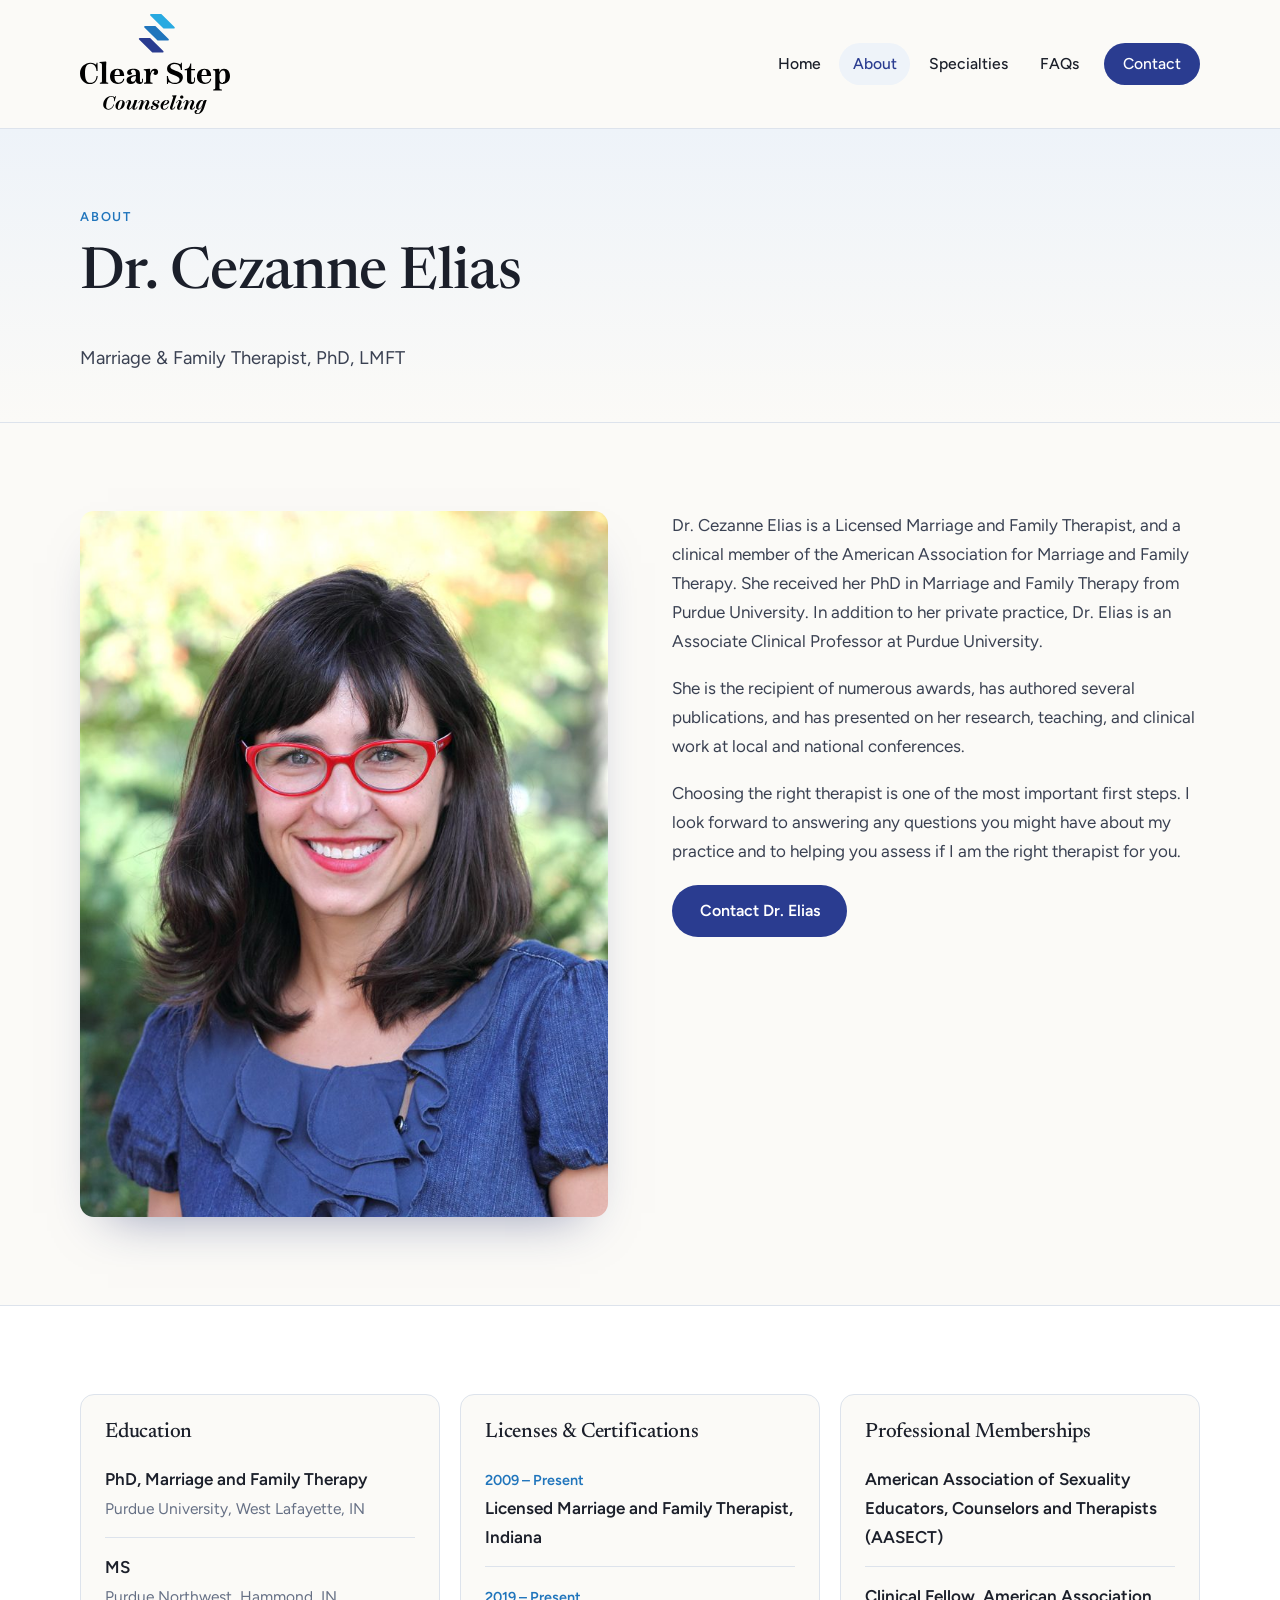
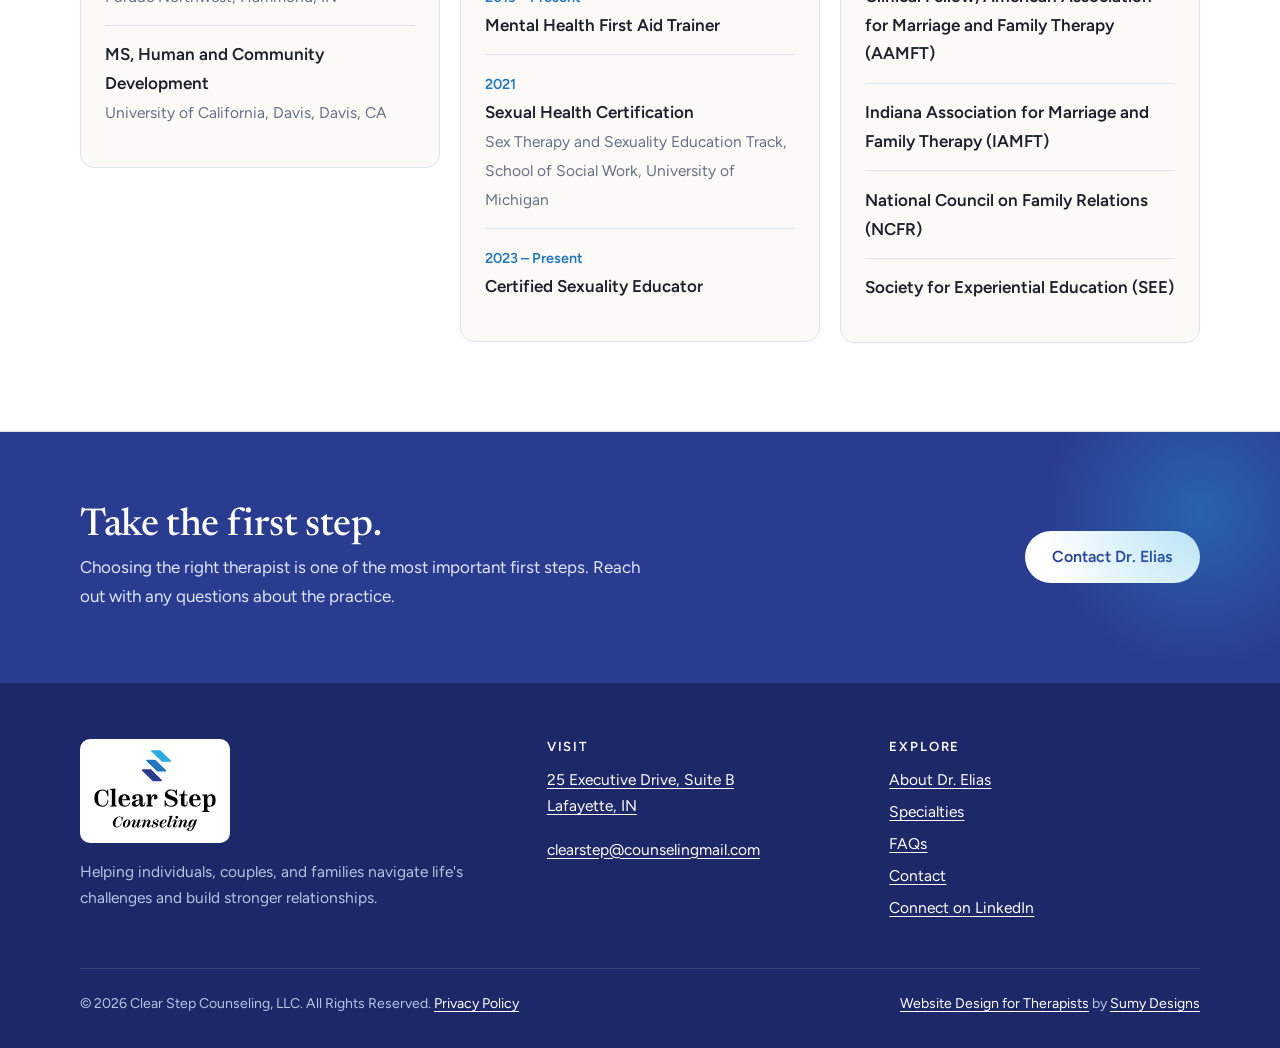
==== public/about/index.html @ a97df27d "Redesign Clear Step Counseling as multi-page static site Split the one-page site into Home, About, S" ====
<!DOCTYPE html>
<html lang="en">
<head>
<meta charset="utf-8">
<meta name="viewport" content="width=device-width, initial-scale=1">
<title>About Dr. Cezanne Elias, PhD, LMFT | Clear Step Counseling</title>
<meta name="description" content="Dr. Cezanne Elias is a Licensed Marriage and Family Therapist with a PhD from Purdue University and an Associate Clinical Professor at Purdue.">
<link rel="canonical" href="https://clearstepcounseling.com/about/">
<meta property="og:title" content="About Dr. Cezanne Elias, PhD, LMFT | Clear Step Counseling">
<meta property="og:description" content="Dr. Cezanne Elias is a Licensed Marriage and Family Therapist with a PhD from Purdue University and an Associate Clinical Professor at Purdue.">
<meta property="og:type" content="website">
<meta property="og:url" content="https://clearstepcounseling.com/about/">
<meta property="og:image" content="https://clearstepcounseling.com/images/dr-cezanne-elias.jpg">
<link rel="icon" href="../images/favicon.svg" type="image/svg+xml">
<link rel="preconnect" href="https://fonts.googleapis.com">
<link rel="preconnect" href="https://fonts.gstatic.com" crossorigin>
<link href="https://fonts.googleapis.com/css2?family=Figtree:wght@400;500;600&family=Newsreader:ital,opsz,wght@0,6..72,400;0,6..72,500;1,6..72,400;1,6..72,500&display=swap" rel="stylesheet">
<link rel="stylesheet" href="../css/styles.css">
</head>
<body>
<a class="skip-link" href="#main">Skip to content</a>
<header class="site-header">
  <div class="wrap header-inner">
    <a class="brand" href="../"><img src="../images/clear-step-logo.svg" alt="Clear Step Counseling" width="150" height="101"></a>
    <button class="nav-toggle" aria-expanded="false" aria-controls="site-nav" aria-label="Open menu"><span></span><span></span><span></span></button>
    <nav class="site-nav" id="site-nav" aria-label="Main">
      <ul>
        <li><a href="../">Home</a></li>
        <li><a href="../about/" aria-current="page">About</a></li>
        <li><a href="../specialties/">Specialties</a></li>
        <li><a href="../faqs/">FAQs</a></li>
        <li class="nav-cta"><a href="../contact/">Contact</a></li>
      </ul>
    </nav>
  </div>
</header>
<main id="main">
<section class="page-head">
  <div class="wrap">
    <span class="eyebrow">About</span>
    <h1>Dr. Cezanne Elias</h1>
    <p>Marriage &amp; Family Therapist, PhD, LMFT</p>
  </div>
</section>

<section class="section">
  <div class="wrap two-col">
    <figure class="about-photo" style="margin:0">
      <img src="../images/dr-cezanne-elias.jpg" alt="Dr. Cezanne Elias" width="718" height="960">
    </figure>
    <div class="prose">
      <p>Dr. Cezanne Elias is a Licensed Marriage and Family Therapist, and a clinical member of the American Association for Marriage and Family Therapy. She received her PhD in Marriage and Family Therapy from Purdue University. In addition to her private practice, Dr. Elias is an Associate Clinical Professor at Purdue University.</p>
      <p>She is the recipient of numerous awards, has authored several publications, and has presented on her research, teaching, and clinical work at local and national conferences.</p>
      <p>Choosing the right therapist is one of the most important first steps. I look forward to answering any questions you might have about my practice and to helping you assess if I am the right therapist for you.</p>
      <p><a class="btn btn-primary" href="../contact/">Contact Dr. Elias</a></p>
    </div>
  </div>
</section>

<section class="section section-alt">
  <div class="wrap">
    <div class="cards" style="grid-template-columns:repeat(auto-fit,minmax(300px,1fr));align-items:start">
      <div class="card">
        <h3>Education</h3>
        <ul class="cred">
          <li><strong>PhD, Marriage and Family Therapy</strong><span>Purdue University, West Lafayette, IN</span></li>
          <li><strong>MS</strong><span>Purdue Northwest, Hammond, IN</span></li>
          <li><strong>MS, Human and Community Development</strong><span>University of California, Davis, Davis, CA</span></li>
        </ul>
      </div>
      <div class="card">
        <h3>Licenses &amp; Certifications</h3>
        <ul class="cred">
          <li><span class="yr">2009 &ndash; Present</span><strong>Licensed Marriage and Family Therapist, Indiana</strong></li>
          <li><span class="yr">2019 &ndash; Present</span><strong>Mental Health First Aid Trainer</strong></li>
          <li><span class="yr">2021</span><strong>Sexual Health Certification</strong><span>Sex Therapy and Sexuality Education Track, School of Social Work, University of Michigan</span></li>
          <li><span class="yr">2023 &ndash; Present</span><strong>Certified Sexuality Educator</strong></li>
        </ul>
      </div>
      <div class="card">
        <h3>Professional Memberships</h3>
        <ul class="cred">
          <li><strong>American Association of Sexuality Educators, Counselors and Therapists (AASECT)</strong></li>
          <li><strong>Clinical Fellow, American Association for Marriage and Family Therapy (AAMFT)</strong></li>
          <li><strong>Indiana Association for Marriage and Family Therapy (IAMFT)</strong></li>
          <li><strong>National Council on Family Relations (NCFR)</strong></li>
          <li><strong>Society for Experiential Education (SEE)</strong></li>
        </ul>
      </div>
    </div>
  </div>
</section>

<section class="cta-band">
  <div class="wrap">
    <div>
      <h2>Take the first step.</h2>
      <p>Choosing the right therapist is one of the most important first steps. Reach out with any questions about the practice.</p>
    </div>
    <a class="btn btn-light" href="../contact/">Contact Dr. Elias</a>
  </div>
</section>
</main>
<footer class="site-footer">
  <div class="wrap">
    <div class="footer-grid">
      <div class="footer-brand">
        <img src="../images/clear-step-logo.svg" alt="Clear Step Counseling" width="150" height="101">
        <p>Helping individuals, couples, and families navigate life's challenges and build stronger relationships.</p>
      </div>
      <div>
        <h3>Visit</h3>
        <p><a href="https://www.google.com/maps/search/?api=1&query=25+Executive+Drive+Suite+B+Lafayette+IN" target="_blank" rel="noopener">25 Executive Drive, Suite B<br>Lafayette, IN</a></p>
        <p><a href="mailto:clearstep@counselingmail.com">clearstep@counselingmail.com</a></p>
      </div>
      <div>
        <h3>Explore</h3>
        <ul>
          <li><a href="../about/">About Dr. Elias</a></li>
          <li><a href="../specialties/">Specialties</a></li>
          <li><a href="../faqs/">FAQs</a></li>
          <li><a href="../contact/">Contact</a></li>
          <li><a href="https://www.linkedin.com/in/cezanne-elias-a9b9626/" target="_blank" rel="noopener">Connect on LinkedIn</a></li>
        </ul>
      </div>
    </div>
    <div class="footer-bottom">
      <span>&copy; <span data-year>2026</span> Clear Step Counseling, LLC. All Rights Reserved. <a href="../privacy-policy/">Privacy Policy</a></span>
      <span><a href="https://www.sumydesigns.com/website-design-for-therapists/">Website Design for Therapists</a> by <a href="https://www.sumydesigns.com/">Sumy Designs</a></span>
    </div>
  </div>
</footer>
<script>
(function () {
  var btn = document.querySelector('.nav-toggle'), nav = document.getElementById('site-nav');
  btn.addEventListener('click', function () {
    var open = nav.classList.toggle('open');
    btn.setAttribute('aria-expanded', open);
    btn.setAttribute('aria-label', open ? 'Close menu' : 'Open menu');
  });
  var y = document.querySelector('[data-year]'); if (y) y.textContent = new Date().getFullYear();
})();
</script>
</body>
</html>
---- public/css/styles.css ----
/* Clear Step Counseling — site styles */
:root {
  --navy: #2a3c90;
  --navy-deep: #1c2867;
  --blue: #2075bc;
  --sky: #29aae1;
  --ink: #1b1f2a;
  --text: #3a4152;
  --muted: #667085;
  --paper: #fbfaf7;
  --mist: #eef3f9;
  --line: #dde3ec;
  --white: #fff;
  --serif: "Newsreader", Georgia, "Times New Roman", serif;
  --sans: "Figtree", system-ui, -apple-system, "Segoe UI", sans-serif;
  --radius: 14px;
  --wrap: 1120px;
}

*, *::before, *::after { box-sizing: border-box; }
html { scroll-behavior: smooth; }
body {
  margin: 0;
  font-family: var(--sans);
  font-size: 1.0625rem;
  line-height: 1.7;
  color: var(--text);
  background: var(--paper);
  -webkit-font-smoothing: antialiased;
}
img { max-width: 100%; height: auto; display: block; }
a { color: var(--blue); text-underline-offset: 3px; }
a:hover { color: var(--navy); }
h1, h2, h3 {
  font-family: var(--serif);
  color: var(--ink);
  font-weight: 500;
  line-height: 1.15;
  margin: 0 0 .6em;
  letter-spacing: -0.01em;
}
h1 { font-size: clamp(2.3rem, 4.6vw, 3.6rem); }
h2 { font-size: clamp(1.8rem, 3vw, 2.5rem); }
h3 { font-size: 1.4rem; }
p { margin: 0 0 1.1em; }
:focus-visible { outline: 3px solid var(--sky); outline-offset: 3px; border-radius: 4px; }

.wrap { width: min(var(--wrap), 100% - 2.5rem); margin-inline: auto; }
.skip-link {
  position: absolute; left: -999px; top: 0; z-index: 100;
  background: var(--navy); color: #fff; padding: .6rem 1rem;
}
.skip-link:focus { left: 1rem; top: 1rem; }

.eyebrow {
  display: inline-block;
  font-size: .8rem; font-weight: 600;
  letter-spacing: .14em; text-transform: uppercase;
  color: var(--blue);
  margin-bottom: .9rem;
}

/* Buttons */
.btn {
  display: inline-flex; align-items: center; gap: .5rem;
  font: 600 1rem/1 var(--sans);
  padding: 1rem 1.6rem;
  border-radius: 999px;
  text-decoration: none;
  border: 2px solid transparent;
  cursor: pointer;
  transition: background .2s, color .2s, border-color .2s, transform .2s;
}
.btn-primary { background: var(--navy); color: #fff; }
.btn-primary:hover { background: var(--navy-deep); color: #fff; transform: translateY(-1px); }
.btn-ghost { border-color: var(--navy); color: var(--navy); background: transparent; }
.btn-ghost:hover { background: var(--navy); color: #fff; }
.btn-light { background: #fff; color: var(--navy); }
.btn-light:hover { background: var(--mist); color: var(--navy-deep); }

/* Header */
.site-header {
  position: sticky; top: 0; z-index: 50;
  background: rgba(251, 250, 247, .94);
  backdrop-filter: blur(8px);
  border-bottom: 1px solid var(--line);
}
.header-inner {
  display: flex; align-items: center; justify-content: space-between;
  gap: 1.5rem; padding-block: .85rem;
}
.brand img { width: 150px; }
.nav-toggle {
  display: none;
  background: none; border: 1px solid var(--line); border-radius: 10px;
  padding: .55rem .7rem; cursor: pointer; color: var(--navy);
}
.nav-toggle span { display: block; width: 22px; height: 2px; background: currentColor; margin: 4px 0; }
.site-nav ul { list-style: none; margin: 0; padding: 0; display: flex; align-items: center; gap: .3rem; }
.site-nav a {
  display: block; padding: .5rem .85rem; border-radius: 999px;
  font-weight: 500; font-size: .98rem; color: var(--ink); text-decoration: none;
}
.site-nav a:hover { background: var(--mist); color: var(--navy); }
.site-nav a[aria-current="page"] { color: var(--navy); background: var(--mist); }
.site-nav .nav-cta a { background: var(--navy); color: #fff; margin-left: .4rem; padding-inline: 1.2rem; }
.site-nav .nav-cta a:hover, .site-nav .nav-cta a[aria-current="page"] { background: var(--navy-deep); color: #fff; }

@media (max-width: 860px) {
  .brand img { width: 128px; }
  .nav-toggle { display: block; }
  .site-nav {
    position: absolute; left: 0; right: 0; top: 100%;
    background: var(--paper); border-bottom: 1px solid var(--line);
    display: none;
  }
  .site-nav.open { display: block; }
  .site-nav ul { flex-direction: column; align-items: stretch; padding: .75rem 1.25rem 1.25rem; gap: .2rem; }
  .site-nav a { padding: .8rem 1rem; }
  .site-nav .nav-cta a { margin: .4rem 0 0; text-align: center; }
}

/* Steps motif — echoes the three bars in the logo */
.steps {
  display: inline-flex; flex-direction: column; gap: 5px;
}
.steps i {
  display: block; width: 34px; height: 9px; border-radius: 3px;
  transform: skewX(-42deg);
}
.steps i:nth-child(1) { background: var(--sky); margin-left: 14px; }
.steps i:nth-child(2) { background: var(--blue); margin-left: 7px; }
.steps i:nth-child(3) { background: var(--navy); }

/* Hero */
.hero {
  position: relative; overflow: hidden;
  padding: clamp(3.5rem, 8vw, 6.5rem) 0 clamp(3.5rem, 7vw, 5.5rem);
}
.hero::before {
  content: ""; position: absolute; inset: 0;
  background:
    radial-gradient(60% 70% at 88% 20%, rgba(41, 170, 225, .14), transparent 70%),
    radial-gradient(50% 60% at 0% 100%, rgba(42, 60, 144, .08), transparent 70%);
  pointer-events: none;
}
.hero-grid {
  position: relative;
  display: grid; grid-template-columns: 1.15fr .85fr;
  gap: clamp(2rem, 5vw, 4.5rem); align-items: center;
}
.hero h1 em { font-style: italic; color: var(--navy); }
.hero .lede { font-size: 1.2rem; max-width: 34ch; color: var(--text); }
.hero-actions { display: flex; flex-wrap: wrap; gap: .8rem; margin-top: 1.8rem; }
.hero-photo { position: relative; }
.hero-photo img {
  border-radius: 200px 200px var(--radius) var(--radius);
  aspect-ratio: 4 / 5; object-fit: cover; width: 100%;
  box-shadow: 0 30px 60px -30px rgba(28, 40, 103, .45);
}
.hero-photo .steps { position: absolute; left: -22px; bottom: 34px; }
.hero-photo figcaption {
  position: absolute; right: -12px; bottom: -18px;
  background: #fff; border: 1px solid var(--line); border-radius: 12px;
  padding: .75rem 1rem; font-size: .9rem; line-height: 1.35;
  box-shadow: 0 12px 30px -16px rgba(28, 40, 103, .35);
}
.hero-photo figcaption strong { display: block; color: var(--ink); font-family: var(--serif); font-size: 1.1rem; font-weight: 500; }
@media (max-width: 860px) {
  .hero-grid { grid-template-columns: 1fr; }
  .hero-photo { max-width: 380px; margin: 1rem auto 1.5rem; }
}

/* Page header (interior pages) */
.page-head {
  padding: clamp(3rem, 6vw, 4.5rem) 0 clamp(2rem, 4vw, 3rem);
  background: linear-gradient(180deg, var(--mist), var(--paper));
  border-bottom: 1px solid var(--line);
}
.page-head p { max-width: 60ch; font-size: 1.15rem; margin: 0; }

/* Sections */
.section { padding: clamp(3.5rem, 7vw, 5.5rem) 0; }
.section-alt { background: var(--white); border-block: 1px solid var(--line); }
.section-head { max-width: 640px; margin-bottom: 2.5rem; }
.prose { max-width: 68ch; }
.prose ul { padding-left: 1.2em; }

.two-col { display: grid; grid-template-columns: 1fr 1fr; gap: clamp(2rem, 5vw, 4rem); align-items: start; }
@media (max-width: 800px) { .two-col { grid-template-columns: 1fr; } }

/* Cards */
.cards { display: grid; grid-template-columns: repeat(auto-fit, minmax(230px, 1fr)); gap: 1.25rem; }
.card {
  background: var(--white); border: 1px solid var(--line); border-radius: var(--radius);
  padding: 1.6rem 1.5rem;
}
.section-alt .card { background: var(--paper); }
.card h3 { font-size: 1.3rem; margin-bottom: .4rem; }
.card p { margin: 0; font-size: 1rem; }
.card .num {
  display: inline-grid; place-items: center;
  width: 40px; height: 40px; border-radius: 50%;
  background: var(--mist); color: var(--navy);
  font-family: var(--serif); font-size: 1.15rem; margin-bottom: 1rem;
}

.pill-list { list-style: none; padding: 0; margin: 0; display: flex; flex-wrap: wrap; gap: .6rem; }
.pill-list li {
  background: var(--white); border: 1px solid var(--line); color: var(--ink);
  border-radius: 999px; padding: .55rem 1.1rem; font-weight: 500;
}
.section-alt .pill-list li { background: var(--paper); }

/* Credential lists */
.cred { list-style: none; padding: 0; margin: 0; }
.cred li { padding: .9rem 0; border-bottom: 1px solid var(--line); }
.cred li:last-child { border-bottom: 0; }
.cred strong { display: block; color: var(--ink); font-weight: 600; }
.cred span { color: var(--muted); font-size: .97rem; }
.cred .yr { display: inline-block; min-width: 7.5rem; color: var(--blue); font-weight: 600; font-size: .9rem; }

.about-photo img { border-radius: var(--radius); box-shadow: 0 24px 50px -28px rgba(28, 40, 103, .5); }

/* FAQ */
.faq { max-width: 780px; }
.faq details {
  background: var(--white); border: 1px solid var(--line); border-radius: var(--radius);
  margin-bottom: .8rem; padding: 0 1.4rem;
}
.faq summary {
  list-style: none; cursor: pointer;
  display: flex; justify-content: space-between; align-items: center; gap: 1rem;
  padding: 1.2rem 0; font-family: var(--serif); font-size: 1.3rem; color: var(--ink);
}
.faq summary::-webkit-details-marker { display: none; }
.faq summary::after {
  content: "+"; font-family: var(--sans); font-size: 1.5rem; line-height: 1; color: var(--blue);
  transition: transform .2s;
}
.faq details[open] summary::after { transform: rotate(45deg); }
.faq .answer { padding-bottom: 1.2rem; }
.faq .answer ul { margin: 0; padding-left: 1.2em; }

/* CTA band */
.cta-band {
  background: var(--navy); color: #dfe6f7;
  padding: clamp(3rem, 6vw, 4.5rem) 0;
  position: relative; overflow: hidden;
}
.cta-band::after {
  content: ""; position: absolute; right: -80px; top: -80px; width: 320px; height: 320px;
  border-radius: 50%; background: radial-gradient(circle, rgba(41, 170, 225, .35), transparent 70%);
}
.cta-band .wrap { position: relative; display: flex; flex-wrap: wrap; align-items: center; justify-content: space-between; gap: 1.5rem; }
.cta-band h2 { color: #fff; margin-bottom: .3rem; }
.cta-band p { margin: 0; max-width: 52ch; }

/* Contact */
.contact-grid { display: grid; grid-template-columns: 1.3fr .7fr; gap: clamp(2rem, 5vw, 4rem); align-items: start; }
@media (max-width: 860px) { .contact-grid { grid-template-columns: 1fr; } }
.form-card { background: var(--white); border: 1px solid var(--line); border-radius: var(--radius); padding: clamp(1.5rem, 4vw, 2.4rem); }
.form-row { display: grid; grid-template-columns: 1fr 1fr; gap: 1rem; }
@media (max-width: 560px) { .form-row { grid-template-columns: 1fr; } }
.field { margin-bottom: 1.1rem; }
.field label { display: block; font-weight: 600; color: var(--ink); font-size: .95rem; margin-bottom: .35rem; }
.field .req { color: var(--blue); }
.field input, .field textarea {
  width: 100%; font: inherit; color: var(--ink);
  background: var(--paper); border: 1px solid var(--line); border-radius: 10px;
  padding: .8rem .95rem;
}
.field input:focus, .field textarea:focus { outline: none; border-color: var(--blue); box-shadow: 0 0 0 3px rgba(32, 117, 188, .18); }
.field textarea { min-height: 150px; resize: vertical; }
.form-note { font-size: .92rem; color: var(--muted); margin: .2rem 0 1.2rem; }
.hp { position: absolute !important; left: -5000px !important; }
.info-list { list-style: none; padding: 0; margin: 0; }
.info-list li { padding: 1.1rem 0; border-bottom: 1px solid var(--line); }
.info-list li:first-child { padding-top: 0; }
.info-list .label { display: block; font-size: .8rem; font-weight: 600; letter-spacing: .12em; text-transform: uppercase; color: var(--muted); margin-bottom: .2rem; }
.crisis {
  margin-top: 1.5rem; padding: 1rem 1.2rem; border-radius: 12px;
  background: var(--mist); font-size: .95rem;
}

/* Footer */
.site-footer { background: var(--navy-deep); color: #b9c3e3; padding: 3.5rem 0 2rem; font-size: .97rem; }
.site-footer a { color: #fff; }
.site-footer a:hover { color: var(--sky); }
.footer-grid { display: grid; grid-template-columns: 1.4fr 1fr 1fr; gap: 2rem; }
@media (max-width: 760px) { .footer-grid { grid-template-columns: 1fr; } }
.footer-brand img { width: 150px; background: #fff; padding: .7rem .9rem; border-radius: 10px; margin-bottom: 1rem; }
.site-footer h3 { color: #fff; font-family: var(--sans); font-size: .82rem; font-weight: 600; letter-spacing: .14em; text-transform: uppercase; margin-bottom: .8rem; }
.site-footer ul { list-style: none; margin: 0; padding: 0; }
.site-footer li { margin-bottom: .35rem; }
.footer-bottom {
  margin-top: 2.5rem; padding-top: 1.4rem; border-top: 1px solid rgba(255, 255, 255, .12);
  display: flex; flex-wrap: wrap; gap: .5rem 1.5rem; justify-content: space-between; font-size: .88rem;
}
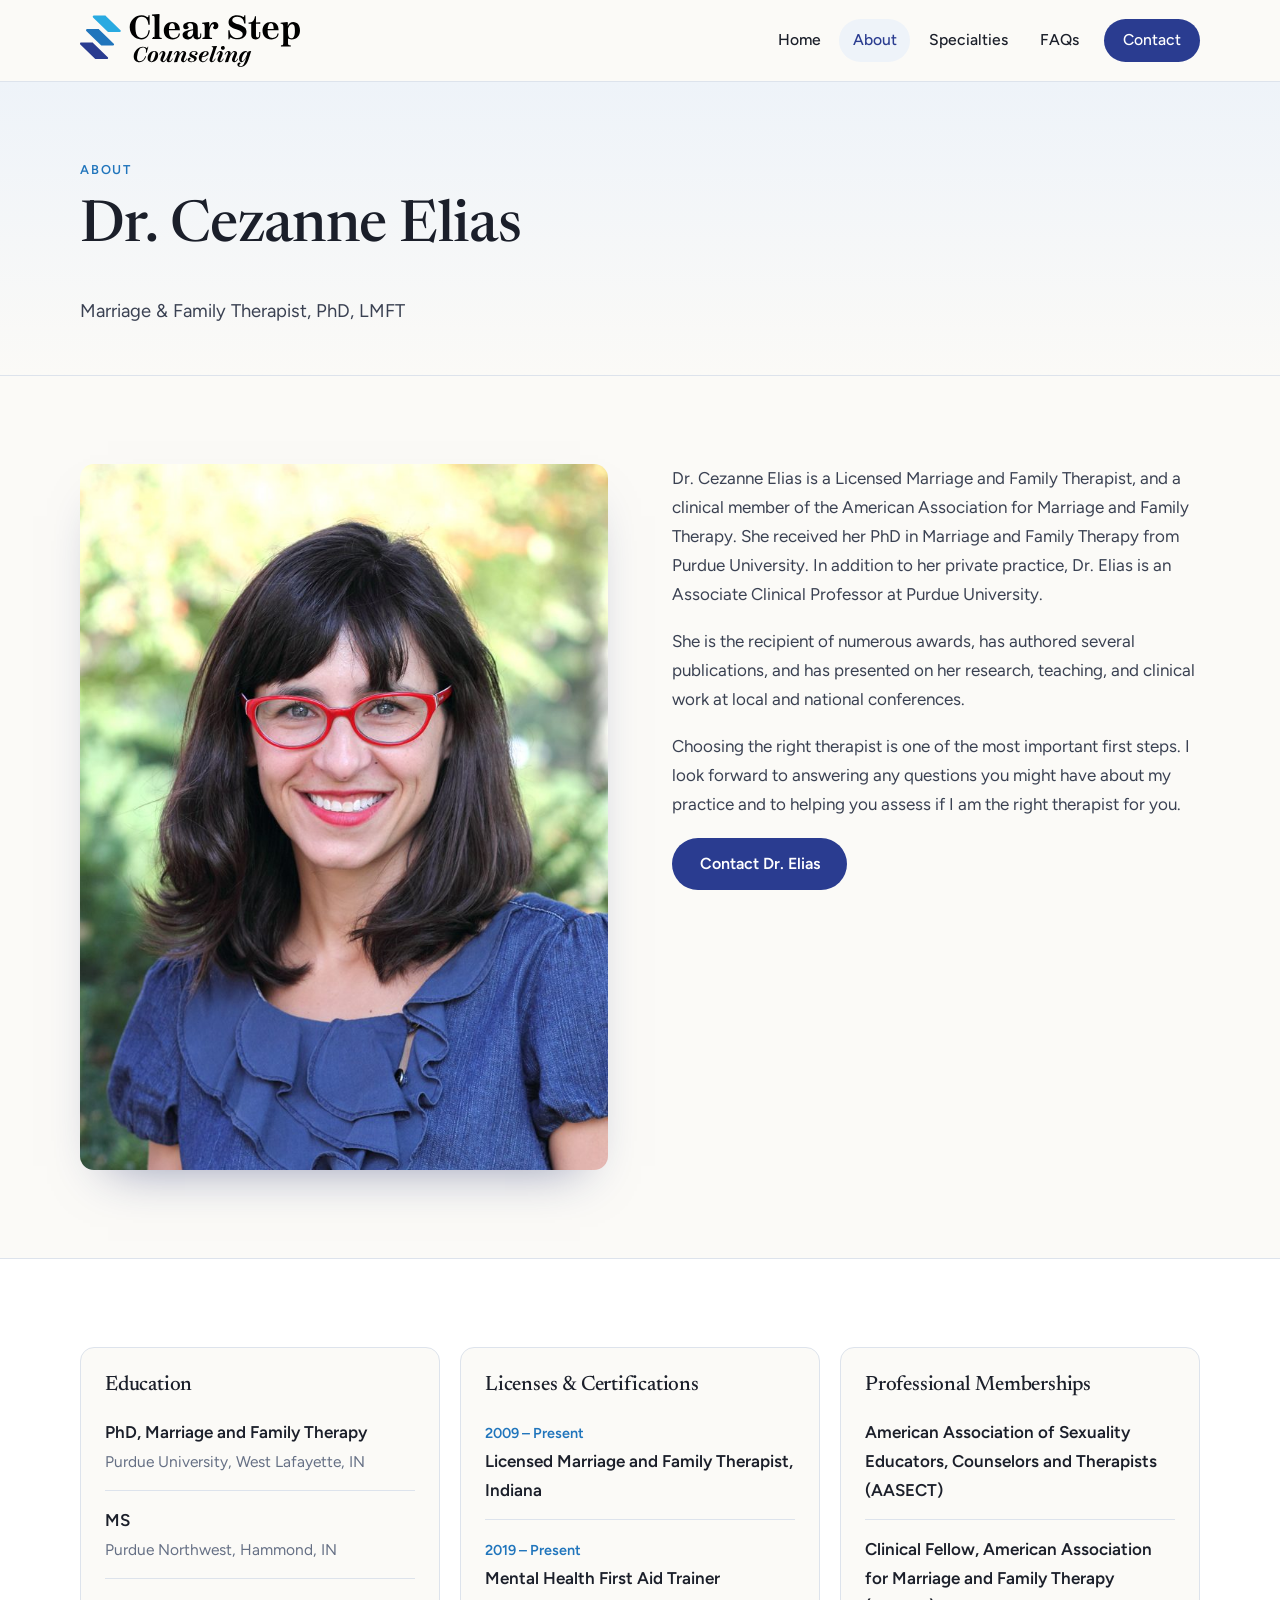
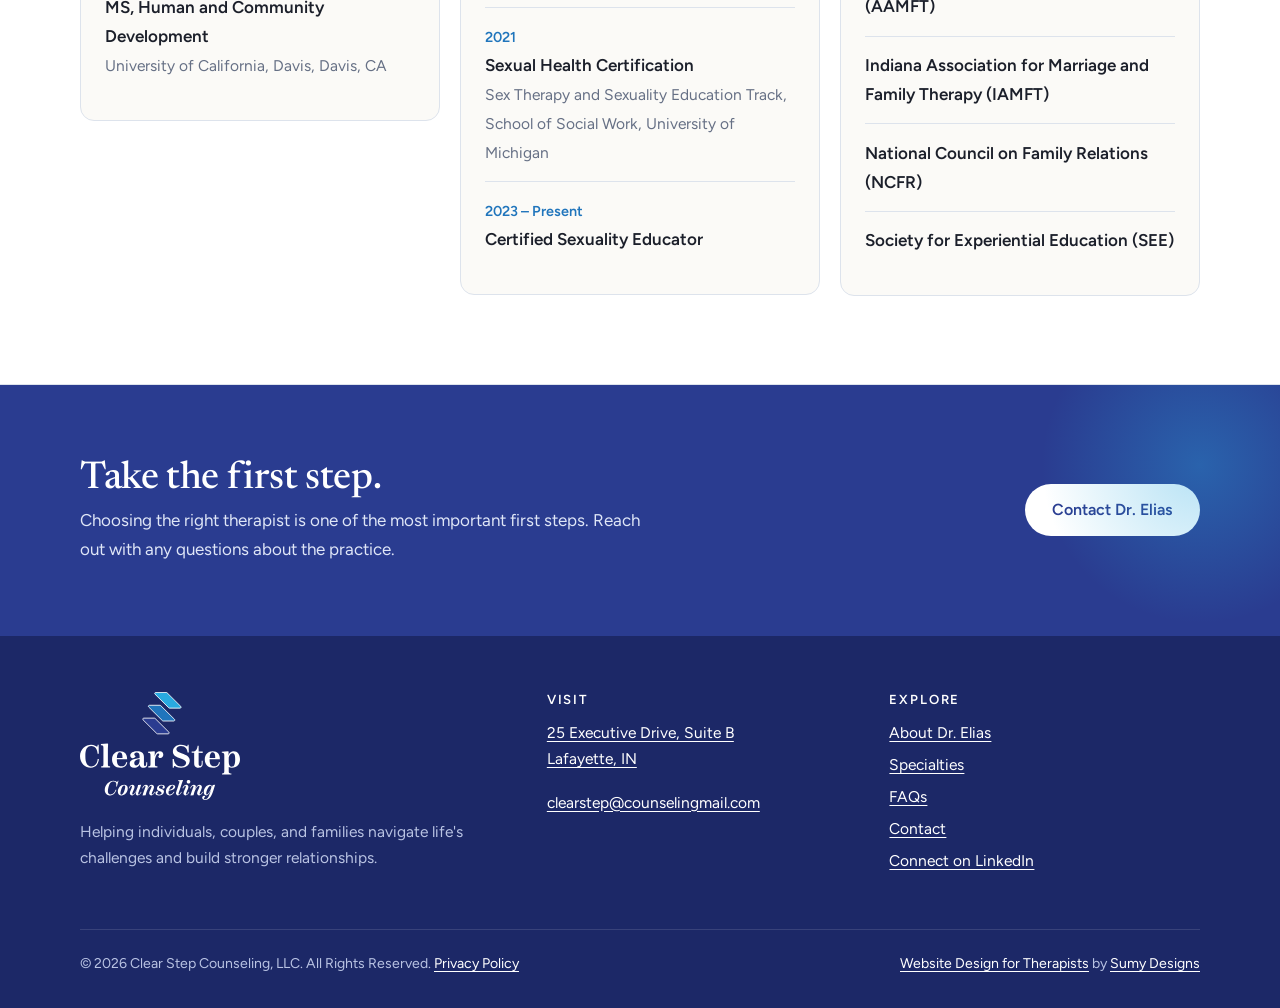
==== commit 50b5d2c1: "Use horizontal logo in header and reversed logo in footer Co-Authored-By: Claude Opus 5.5 <noreply@a" ====
--- a/public/about/index.html
+++ b/public/about/index.html
@@ -21,7 +21,7 @@
 <a class="skip-link" href="#main">Skip to content</a>
 <header class="site-header">
   <div class="wrap header-inner">
-    <a class="brand" href="../"><img src="../images/clear-step-logo.svg" alt="Clear Step Counseling" width="150" height="101"></a>
+    <a class="brand" href="../"><img src="../images/clear-step-logo-horizontal.svg" alt="Clear Step Counseling" width="220" height="54"></a>
     <button class="nav-toggle" aria-expanded="false" aria-controls="site-nav" aria-label="Open menu"><span></span><span></span><span></span></button>
     <nav class="site-nav" id="site-nav" aria-label="Main">
       <ul>
@@ -105,7 +105,7 @@
   <div class="wrap">
     <div class="footer-grid">
       <div class="footer-brand">
-        <img src="../images/clear-step-logo.svg" alt="Clear Step Counseling" width="150" height="101">
+        <img src="../images/clear-step-logo-reversed.svg" alt="Clear Step Counseling" width="160" height="108">
         <p>Helping individuals, couples, and families navigate life's challenges and build stronger relationships.</p>
       </div>
       <div>
--- a/public/css/styles.css
+++ b/public/css/styles.css
@@ -89,7 +89,7 @@
   display: flex; align-items: center; justify-content: space-between;
   gap: 1.5rem; padding-block: .85rem;
 }
-.brand img { width: 150px; }
+.brand img { width: 220px; }
 .nav-toggle {
   display: none;
   background: none; border: 1px solid var(--line); border-radius: 10px;
@@ -107,7 +107,7 @@
 .site-nav .nav-cta a:hover, .site-nav .nav-cta a[aria-current="page"] { background: var(--navy-deep); color: #fff; }
 
 @media (max-width: 860px) {
-  .brand img { width: 128px; }
+  .brand img { width: 180px; }
   .nav-toggle { display: block; }
   .site-nav {
     position: absolute; left: 0; right: 0; top: 100%;
@@ -289,7 +289,7 @@
 .site-footer a:hover { color: var(--sky); }
 .footer-grid { display: grid; grid-template-columns: 1.4fr 1fr 1fr; gap: 2rem; }
 @media (max-width: 760px) { .footer-grid { grid-template-columns: 1fr; } }
-.footer-brand img { width: 150px; background: #fff; padding: .7rem .9rem; border-radius: 10px; margin-bottom: 1rem; }
+.footer-brand img { width: 160px; margin-bottom: 1.2rem; }
 .site-footer h3 { color: #fff; font-family: var(--sans); font-size: .82rem; font-weight: 600; letter-spacing: .14em; text-transform: uppercase; margin-bottom: .8rem; }
 .site-footer ul { list-style: none; margin: 0; padding: 0; }
 .site-footer li { margin-bottom: .35rem; }
